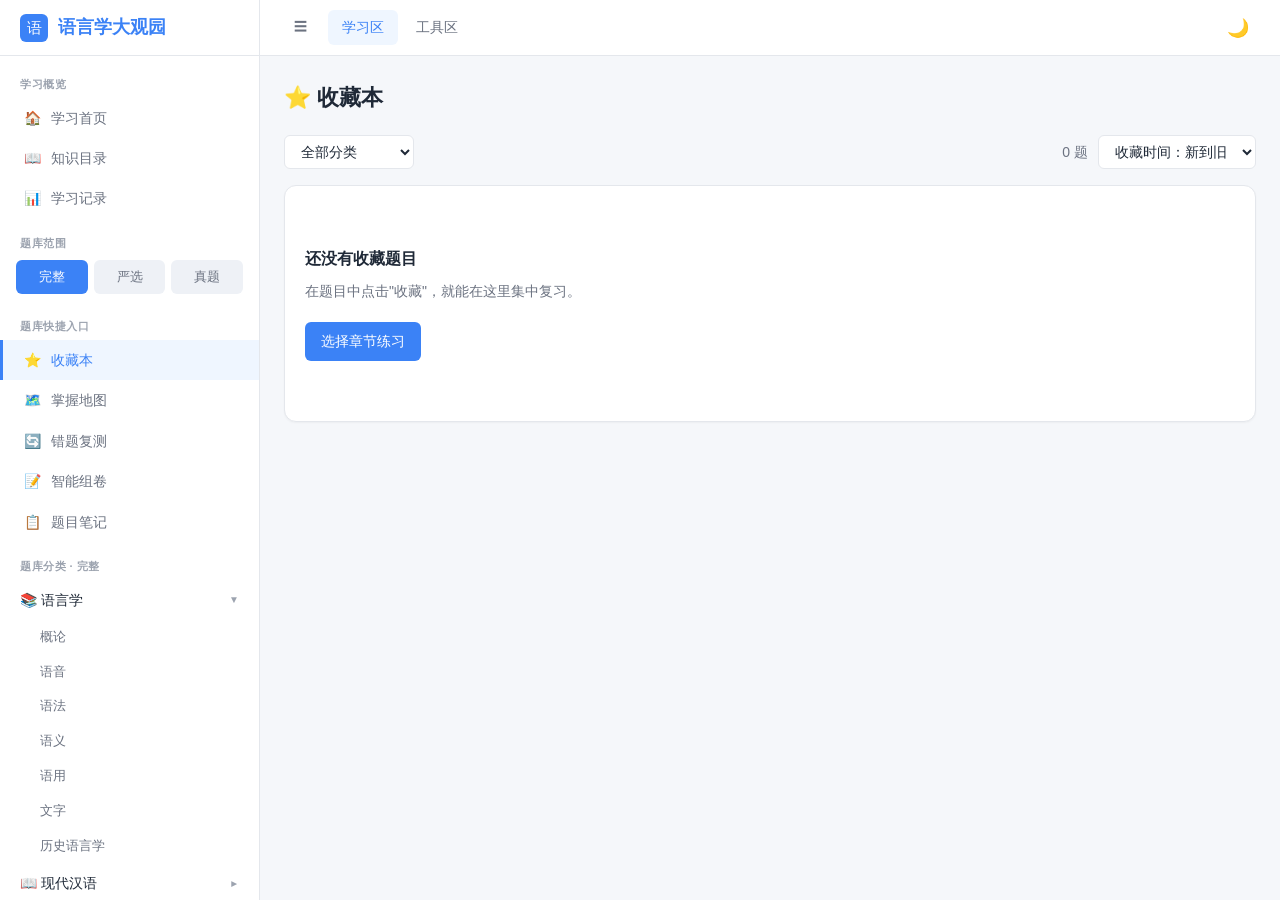
==== favorites.html @ db7a42ab "fix: 区分"题目尚未录入"与"该范围无题目" categories.json 中有 9 个章节还没有对应的题库文件(ling-writing、 ling-historical、mc-intro、m" ====
<!DOCTYPE html>
<html lang="zh-CN">
<head>
  <meta charset="UTF-8">
  <meta http-equiv="Cache-Control" content="no-cache, no-store, must-revalidate">
  <meta http-equiv="Pragma" content="no-cache">
  <meta name="viewport" content="width=device-width, initial-scale=1.0">
  <title>收藏本 - 语言学大观园</title>
  <link rel="stylesheet" href="css/style.css?v=8">
</head>
<body>
  <div class="app-layout">
    <aside class="sidebar" id="sidebar">
      <div class="sidebar-header">
        <div class="logo-icon">语</div>
        <span class="logo">语言学大观园</span>
      </div>
      <div class="sidebar-body" id="sidebar-body"></div>
    </aside>
    <div class="overlay" id="overlay"></div>

    <div class="main-wrapper">
      <header class="topbar">
        <div class="topbar-left">
          <button class="toggle-btn" id="sidebar-toggle">☰</button>
          <div class="nav-tabs">
            <a class="nav-tab" href="index.html">学习区</a>
            <a class="nav-tab" href="tools.html">工具区</a>
          </div>
        </div>
        <div class="topbar-right">
          <button class="icon-btn" id="theme-toggle">🌙</button>
        </div>
      </header>

      <main class="content" id="main-content"></main>
    </div>
  </div>

  <script src="js/storage.js?v=8"></script>
  <script src="js/data-loader.js?v=8"></script>
  <script src="js/main.js?v=8"></script>
  <script src="js/favorites.js?v=8"></script>
</body>
</html>
---- css/style.css ----
/* ============ 主题变量 ============ */
:root {
  /* 浅色主题 */
  --bg-primary: #f5f7fa;
  --bg-secondary: #ffffff;
  --bg-tertiary: #eef1f6;
  --bg-hover: #f0f3f8;
  --border-color: #e4e7ec;
  --border-light: #eef0f3;
  --text-primary: #1f2937;
  --text-secondary: #6b7280;
  --text-tertiary: #9ca3af;
  --accent: #3b82f6;
  --accent-hover: #2563eb;
  --accent-light: #dbeafe;
  --accent-bg: #eff6ff;
  --success: #10b981;
  --success-light: #d1fae5;
  --warning: #f59e0b;
  --warning-light: #fef3c7;
  --danger: #ef4444;
  --danger-light: #fee2e2;
  --unknown: #6b7280;
  --shadow-sm: 0 1px 2px rgba(0,0,0,0.04);
  --shadow: 0 1px 3px rgba(0,0,0,0.08), 0 1px 2px rgba(0,0,0,0.04);
  --shadow-md: 0 4px 12px rgba(0,0,0,0.08);
  --radius-sm: 6px;
  --radius: 8px;
  --radius-lg: 12px;
  --sidebar-width: 260px;
  --header-height: 56px;
  --font-sans: -apple-system, BlinkMacSystemFont, "Segoe UI", "PingFang SC", "Microsoft YaHei", sans-serif;
}

[data-theme="dark"] {
  --bg-primary: #0f172a;
  --bg-secondary: #1e293b;
  --bg-tertiary: #1e293b;
  --bg-hover: #334155;
  --border-color: #334155;
  --border-light: #1e293b;
  --text-primary: #f1f5f9;
  --text-secondary: #94a3b8;
  --text-tertiary: #64748b;
  --accent: #60a5fa;
  --accent-hover: #3b82f6;
  --accent-light: #1e3a5f;
  --accent-bg: #1e293b;
  --success: #34d399;
  --success-light: #064e3b;
  --warning: #fbbf24;
  --warning-light: #78350f;
  --danger: #f87171;
  --danger-light: #7f1d1d;
  --unknown: #64748b;
  --shadow-sm: 0 1px 2px rgba(0,0,0,0.3);
  --shadow: 0 1px 3px rgba(0,0,0,0.4);
  --shadow-md: 0 4px 12px rgba(0,0,0,0.4);
}

/* ============ 基础重置 ============ */
* { margin: 0; padding: 0; box-sizing: border-box; }
html, body { height: 100%; }
body {
  font-family: var(--font-sans);
  background: var(--bg-primary);
  color: var(--text-primary);
  font-size: 14px;
  line-height: 1.6;
  -webkit-font-smoothing: antialiased;
  transition: background 0.2s, color 0.2s;
}
a { color: inherit; text-decoration: none; }
button { font-family: inherit; cursor: pointer; border: none; background: none; color: inherit; }
input, textarea, select { font-family: inherit; font-size: inherit; color: inherit; }
ul, ol { list-style: none; }

/* ============ 布局 ============ */
.app-layout {
  display: flex;
  min-height: 100vh;
}

/* 侧边栏 */
.sidebar {
  width: var(--sidebar-width);
  background: var(--bg-secondary);
  border-right: 1px solid var(--border-color);
  position: fixed;
  top: 0; left: 0; bottom: 0;
  display: flex;
  flex-direction: column;
  z-index: 100;
  transition: transform 0.25s;
}
.sidebar.collapsed { transform: translateX(-100%); }

.sidebar-header {
  height: var(--header-height);
  display: flex;
  align-items: center;
  padding: 0 20px;
  border-bottom: 1px solid var(--border-color);
  gap: 10px;
}
.sidebar-header .logo {
  font-size: 18px;
  font-weight: 700;
  color: var(--accent);
  white-space: nowrap;
}
.sidebar-header .logo-icon {
  width: 28px; height: 28px;
  background: var(--accent);
  color: #fff;
  border-radius: var(--radius-sm);
  display: flex;
  align-items: center;
  justify-content: center;
  font-size: 15px;
}

.sidebar-body {
  flex: 1;
  overflow-y: auto;
  padding: 12px 0;
}
.sidebar-section { margin-bottom: 8px; }
.sidebar-section-title {
  padding: 8px 20px 4px;
  font-size: 11px;
  font-weight: 600;
  color: var(--text-tertiary);
  text-transform: uppercase;
  letter-spacing: 0.5px;
}
.sidebar-link {
  display: flex;
  align-items: center;
  gap: 10px;
  padding: 9px 20px;
  color: var(--text-secondary);
  font-size: 14px;
  transition: all 0.15s;
  cursor: pointer;
  border-left: 3px solid transparent;
}
.sidebar-link:hover {
  background: var(--bg-hover);
  color: var(--text-primary);
}
.sidebar-link.active {
  background: var(--accent-bg);
  color: var(--accent);
  border-left-color: var(--accent);
  font-weight: 500;
}
.sidebar-link .icon { width: 18px; text-align: center; flex-shrink: 0; }

/* 侧边栏范围切换 */
.scope-switch {
  display: flex;
  gap: 6px;
  padding: 4px 16px 8px;
}
.scope-chip {
  flex: 1;
  padding: 7px 4px;
  border-radius: var(--radius-sm);
  font-size: 13px;
  font-weight: 500;
  color: var(--text-secondary);
  background: var(--bg-tertiary);
  border: 1px solid transparent;
  transition: all 0.15s;
}
.scope-chip:hover { background: var(--bg-hover); color: var(--text-primary); }
.scope-chip.active {
  background: var(--accent);
  color: #fff;
}

.category-group { padding: 0 12px; }
.category-header {
  display: flex;
  align-items: center;
  justify-content: space-between;
  padding: 9px 8px;
  cursor: pointer;
  color: var(--text-primary);
  font-weight: 500;
  border-radius: var(--radius-sm);
  transition: background 0.15s;
}
.category-header:hover { background: var(--bg-hover); }
.category-header .arrow {
  font-size: 10px;
  color: var(--text-tertiary);
  transition: transform 0.2s;
}
.category-group.collapsed .arrow { transform: rotate(-90deg); }
.category-group.collapsed .category-children { display: none; }
.category-children { padding-left: 12px; }
.category-child {
  display: block;
  padding: 7px 8px 7px 16px;
  color: var(--text-secondary);
  font-size: 13px;
  border-radius: var(--radius-sm);
  cursor: pointer;
  transition: all 0.15s;
}
.category-child:hover { background: var(--bg-hover); color: var(--text-primary); }
.category-child.active { color: var(--accent); background: var(--accent-bg); font-weight: 500; }

/* 主内容区 */
.main-wrapper {
  margin-left: var(--sidebar-width);
  flex: 1;
  min-width: 0;
  transition: margin-left 0.25s;
}
.sidebar.collapsed ~ .main-wrapper { margin-left: 0; }

/* 顶部导航 */
.topbar {
  height: var(--header-height);
  background: var(--bg-secondary);
  border-bottom: 1px solid var(--border-color);
  display: flex;
  align-items: center;
  padding: 0 24px;
  position: sticky;
  top: 0;
  z-index: 50;
  gap: 16px;
}
.topbar-left { display: flex; align-items: center; gap: 12px; }
.toggle-btn {
  width: 32px; height: 32px;
  display: flex; align-items: center; justify-content: center;
  border-radius: var(--radius-sm);
  color: var(--text-secondary);
  transition: all 0.15s;
}
.toggle-btn:hover { background: var(--bg-hover); color: var(--text-primary); }

.nav-tabs { display: flex; gap: 4px; }
.nav-tab {
  padding: 6px 14px;
  border-radius: var(--radius-sm);
  color: var(--text-secondary);
  font-size: 14px;
  font-weight: 500;
  transition: all 0.15s;
}
.nav-tab:hover { background: var(--bg-hover); color: var(--text-primary); }
.nav-tab.active { background: var(--accent-bg); color: var(--accent); }

.topbar-right { margin-left: auto; display: flex; align-items: center; gap: 12px; }
.icon-btn {
  width: 36px; height: 36px;
  display: flex; align-items: center; justify-content: center;
  border-radius: var(--radius-sm);
  color: var(--text-secondary);
  transition: all 0.15s;
  font-size: 18px;
}
.icon-btn:hover { background: var(--bg-hover); color: var(--text-primary); }

/* 内容区 */
.content {
  padding: 24px;
  max-width: 1200px;
  margin: 0 auto;
}

/* ============ 通用组件 ============ */
/* 卡片 */
.card {
  background: var(--bg-secondary);
  border: 1px solid var(--border-color);
  border-radius: var(--radius-lg);
  padding: 24px;
  box-shadow: var(--shadow-sm);
}

/* 按钮 */
.btn {
  display: inline-flex;
  align-items: center;
  justify-content: center;
  gap: 6px;
  padding: 8px 16px;
  border-radius: var(--radius-sm);
  font-size: 14px;
  font-weight: 500;
  transition: all 0.15s;
  white-space: nowrap;
}
.btn-primary {
  background: var(--accent);
  color: #fff;
}
.btn-primary:hover { background: var(--accent-hover); }
.btn-primary:disabled { opacity: 0.5; cursor: not-allowed; }
.btn-secondary {
  background: var(--bg-tertiary);
  color: var(--text-primary);
  border: 1px solid var(--border-color);
}
.btn-secondary:hover { background: var(--bg-hover); }
.btn-ghost {
  color: var(--text-secondary);
}
.btn-ghost:hover { background: var(--bg-hover); color: var(--text-primary); }
.btn-sm { padding: 5px 10px; font-size: 12px; }
.btn-lg { padding: 12px 24px; font-size: 16px; }

/* 下拉选择 */
.select {
  padding: 7px 12px;
  background: var(--bg-secondary);
  border: 1px solid var(--border-color);
  border-radius: var(--radius-sm);
  color: var(--text-primary);
  font-size: 14px;
  cursor: pointer;
  outline: none;
  transition: border-color 0.15s;
}
.select:focus { border-color: var(--accent); }

/* 输入框 */
.input, .textarea {
  width: 100%;
  padding: 8px 12px;
  background: var(--bg-primary);
  border: 1px solid var(--border-color);
  border-radius: var(--radius-sm);
  color: var(--text-primary);
  font-size: 14px;
  outline: none;
  transition: border-color 0.15s;
}
.input:focus, .textarea:focus { border-color: var(--accent); }
.textarea { resize: vertical; min-height: 80px; font-family: inherit; line-height: 1.6; }

/* 标签页切换 */
.tabs {
  display: flex;
  background: var(--bg-tertiary);
  border-radius: var(--radius-sm);
  padding: 3px;
  gap: 2px;
}
.tab {
  padding: 6px 16px;
  border-radius: 5px;
  font-size: 14px;
  color: var(--text-secondary);
  cursor: pointer;
  transition: all 0.15s;
  font-weight: 500;
}
.tab.active { background: var(--bg-secondary); color: var(--accent); box-shadow: var(--shadow-sm); }

/* 徽章 */
.badge {
  display: inline-flex;
  align-items: center;
  padding: 2px 8px;
  border-radius: 10px;
  font-size: 12px;
  font-weight: 500;
}
.badge-blue { background: var(--accent-light); color: var(--accent); }
.badge-green { background: var(--success-light); color: var(--success); }
.badge-orange { background: var(--warning-light); color: var(--warning); }
.badge-red { background: var(--danger-light); color: var(--danger); }
.badge-gray { background: var(--bg-tertiary); color: var(--text-secondary); }

/* 空状态 */
.empty-state {
  text-align: center;
  padding: 60px 20px;
  color: var(--text-secondary);
}
.empty-state .empty-icon { font-size: 48px; margin-bottom: 16px; opacity: 0.5; }
.empty-state h3 { font-size: 16px; color: var(--text-primary); margin-bottom: 8px; }
.empty-state p { font-size: 14px; margin-bottom: 20px; }

/* 页面标题 */
.page-header {
  display: flex;
  align-items: center;
  justify-content: space-between;
  margin-bottom: 20px;
  flex-wrap: wrap;
  gap: 12px;
}
.page-title {
  font-size: 22px;
  font-weight: 700;
  color: var(--text-primary);
}
.page-actions { display: flex; align-items: center; gap: 10px; flex-wrap: wrap; }

/* 行布局 */
.row { display: flex; gap: 12px; align-items: center; flex-wrap: wrap; }
.row-between { display: flex; justify-content: space-between; align-items: center; flex-wrap: wrap; gap: 12px; }
.mt-16 { margin-top: 16px; }
.mb-16 { margin-bottom: 16px; }
.mt-24 { margin-top: 24px; }
.flex-1 { flex: 1; }
.text-secondary { color: var(--text-secondary); }
.text-sm { font-size: 13px; }
.text-xs { font-size: 12px; }

/* 滚动条 */
::-webkit-scrollbar { width: 8px; height: 8px; }
::-webkit-scrollbar-track { background: transparent; }
::-webkit-scrollbar-thumb { background: var(--border-color); border-radius: 4px; }
::-webkit-scrollbar-thumb:hover { background: var(--text-tertiary); }

/* 响应式 */
@media (max-width: 768px) {
  .sidebar { transform: translateX(-100%); }
  .sidebar.show { transform: translateX(0); }
  .main-wrapper { margin-left: 0; }
  .content { padding: 16px; }
  .overlay {
    display: none;
    position: fixed;
    inset: 0;
    background: rgba(0,0,0,0.4);
    z-index: 99;
  }
  .overlay.show { display: block; }
}


/* ===== 三级分类侧边栏 ===== */
.category-subgroup {
  margin-left: 12px;
}
.category-subgroup.collapsed .category-subchildren {
  display: none;
}
.category-subheader {
  display: flex;
  justify-content: space-between;
  align-items: center;
  padding: 6px 10px;
  cursor: pointer;
  font-size: 13px;
  color: var(--text-secondary, #666);
  border-radius: 6px;
  transition: background 0.15s;
}
.category-subheader:hover {
  background: var(--bg-hover, rgba(0,0,0,0.04));
}
.category-subheader .arrow {
  font-size: 10px;
  transition: transform 0.2s;
}
.category-subgroup:not(.collapsed) .category-subheader .arrow {
  transform: rotate(0deg);
}
.category-subgroup.collapsed .category-subheader .arrow {
  transform: rotate(-90deg);
}
.category-subchildren {
  padding-left: 8px;
}

.chapter-grid {
  display: grid;
  grid-template-columns: repeat(auto-fill, minmax(min(100%, 220px), 1fr));
  align-items: start;
  gap: 10px;
}
.chapter-entry {
  display: block;
  padding: 14px;
  background: var(--bg-tertiary);
  border-radius: var(--radius);
  overflow-wrap: anywhere;
  transition: background 0.15s, color 0.15s;
}
.chapter-entry:hover,
.chapter-entry:focus-visible {
  background: var(--accent-bg);
  color: var(--accent);
}
.year-picker {
  min-width: 0;
  border: 1px solid var(--border-color);
  border-radius: var(--radius);
}
.year-picker summary {
  padding: 14px;
  cursor: pointer;
  font-weight: 600;
}
.year-picker summary span {
  margin-left: 12px;
  font-size: 12px;
  font-weight: 400;
}
.year-papers {
  display: grid;
  gap: 8px;
  padding: 0 10px 10px;
}

/* ===== 学习仪表盘 ===== */
.dash-grid {
  display: grid;
  grid-template-columns: repeat(auto-fit, minmax(min(100%, 200px), 1fr));
  gap: 14px;
  margin-bottom: 20px;
}
.dash-card {
  background: var(--bg-secondary);
  border: 1px solid var(--border-color);
  border-radius: var(--radius-lg);
  padding: 18px;
  box-shadow: var(--shadow-sm);
}
.dash-label {
  font-size: 12px;
  color: var(--text-tertiary);
  margin-bottom: 8px;
  display: flex;
  align-items: center;
  gap: 6px;
}
.dash-value {
  font-size: 30px;
  font-weight: 700;
  line-height: 1.1;
  color: var(--text-primary);
}
.dash-value .unit {
  font-size: 14px;
  font-weight: 500;
  color: var(--text-secondary);
  margin-left: 4px;
}
.dash-sub {
  font-size: 12px;
  color: var(--text-secondary);
  margin-top: 8px;
}
.dash-value.accent { color: var(--accent); }
.dash-value.warning { color: var(--warning); }
.dash-value.success { color: var(--success); }

/* 继续学习卡 */
.continue-card {
  background: linear-gradient(135deg, var(--accent) 0%, var(--accent-hover) 100%);
  color: #fff;
  border: none;
}
.continue-card .dash-label { color: rgba(255,255,255,0.8); }
.continue-card .dash-value { color: #fff; font-size: 20px; }
.continue-card .dash-sub { color: rgba(255,255,255,0.85); }
.continue-card .btn {
  background: rgba(255,255,255,0.18);
  color: #fff;
  border: 1px solid rgba(255,255,255,0.3);
  margin-top: 14px;
}
.continue-card .btn:hover { background: rgba(255,255,255,0.28); }

/* 进度条 */
.progress-bar {
  height: 6px;
  background: var(--bg-tertiary);
  border-radius: 3px;
  overflow: hidden;
  margin-top: 10px;
}
.progress-bar .fill {
  height: 100%;
  background: var(--accent);
  border-radius: 3px;
  transition: width 0.3s;
}
.continue-card .progress-bar { background: rgba(255,255,255,0.25); }
.continue-card .progress-bar .fill { background: #fff; }

/* ===== 学习活动热力图 ===== */
.heatmap-wrap { overflow-x: auto; padding-bottom: 4px; }
.heatmap {
  display: grid;
  grid-auto-flow: column;
  grid-template-rows: repeat(7, 12px);
  gap: 3px;
  min-width: max-content;
}
.heat-cell {
  width: 12px; height: 12px;
  border-radius: 2px;
  background: var(--bg-tertiary);
  cursor: pointer;
}
.heat-cell[data-level="1"] { background: var(--accent-light); }
.heat-cell[data-level="2"] { background: var(--accent); opacity: 0.55; }
.heat-cell[data-level="3"] { background: var(--accent); opacity: 0.8; }
.heat-cell[data-level="4"] { background: var(--accent); }
.heat-cell.empty { background: transparent; cursor: default; }

.heat-legend {
  display: flex;
  align-items: center;
  gap: 6px;
  margin-top: 12px;
  font-size: 12px;
  color: var(--text-secondary);
}
.heat-legend .heat-cell { cursor: default; }

/* ===== 学习记录 ===== */
.record-item {
  display: flex;
  align-items: flex-start;
  gap: 12px;
  padding: 14px 0;
  border-bottom: 1px solid var(--border-light);
}
.record-item:last-child { border-bottom: none; }
.record-icon {
  width: 32px; height: 32px;
  border-radius: 50%;
  display: flex;
  align-items: center;
  justify-content: center;
  font-size: 14px;
  flex-shrink: 0;
  background: var(--bg-tertiary);
}
.record-body { flex: 1; min-width: 0; }
.record-title { font-size: 14px; margin-bottom: 4px; }
.record-meta { font-size: 12px; color: var(--text-tertiary); }
.record-stem {
  font-size: 13px;
  color: var(--text-secondary);
  margin-top: 6px;
  overflow: hidden;
  display: -webkit-box;
  -webkit-line-clamp: 2;
  -webkit-box-orient: vertical;
}

.filter-chips { display: flex; gap: 8px; flex-wrap: wrap; margin-bottom: 16px; }
.chip {
  padding: 5px 14px;
  border-radius: 14px;
  font-size: 13px;
  background: var(--bg-tertiary);
  color: var(--text-secondary);
  cursor: pointer;
  transition: all 0.15s;
}
.chip:hover { background: var(--bg-hover); }
.chip.active { background: var(--accent); color: #fff; }

/* 通知条目 */
.notice-item {
  display: flex;
  align-items: center;
  gap: 12px;
  padding: 12px 0;
  border-bottom: 1px solid var(--border-light);
}
.notice-item:last-child { border-bottom: none; }
.notice-icon {
  width: 30px; height: 30px;
  flex-shrink: 0;
  border-radius: 50%;
  display: flex;
  align-items: center;
  justify-content: center;
  background: var(--bg-tertiary);
  font-size: 14px;
}
.notice-text { flex: 1; font-size: 13px; min-width: 0; }

/* 设置页:选项卡片 */
.setting-options {
  display: grid;
  grid-template-columns: repeat(auto-fit, minmax(min(100%, 240px), 1fr));
  gap: 12px;
}
.setting-option {
  display: flex;
  align-items: flex-start;
  gap: 10px;
  padding: 14px;
  border: 1px solid var(--border-color);
  border-radius: var(--radius);
  background: var(--bg-tertiary);
  cursor: pointer;
  transition: all 0.15s;
}
.setting-option:hover { border-color: var(--text-tertiary); }
.setting-option.active {
  border-color: var(--accent);
  background: var(--accent-bg);
}
.setting-option input { margin-top: 3px; accent-color: var(--accent); }
.setting-option-title { font-size: 14px; font-weight: 600; margin-bottom: 4px; }
.setting-option-desc { font-size: 12px; color: var(--text-secondary); line-height: 1.5; }

/* 知识目录 */
.knowledge-layout {
  display: grid;
  grid-template-columns: 220px 1fr;
  gap: 20px;
  align-items: start;
}
.knowledge-toc {
  position: sticky;
  top: calc(var(--header-height) + 16px);
  background: var(--bg-secondary);
  border: 1px solid var(--border-color);
  border-radius: var(--radius-lg);
  padding: 14px;
  max-height: calc(100vh - var(--header-height) - 40px);
  overflow-y: auto;
}
.knowledge-toc-title {
  font-size: 11px;
  font-weight: 600;
  color: var(--text-tertiary);
  text-transform: uppercase;
  letter-spacing: 0.5px;
  margin-bottom: 10px;
}
.toc-group { margin-bottom: 10px; }
.toc-group-title {
  font-size: 13px;
  font-weight: 600;
  margin-bottom: 4px;
  display: flex;
  align-items: center;
  gap: 6px;
}
.toc-link {
  display: block;
  padding: 5px 8px 5px 22px;
  font-size: 12px;
  color: var(--text-secondary);
  border-radius: var(--radius-sm);
  cursor: pointer;
  transition: all 0.15s;
}
.toc-link:hover { background: var(--bg-hover); color: var(--text-primary); }
.toc-link.active { color: var(--accent); background: var(--accent-bg); font-weight: 500; }

.knowledge-section { margin-bottom: 24px; scroll-margin-top: calc(var(--header-height) + 16px); }
.knowledge-section-head {
  display: flex;
  align-items: baseline;
  justify-content: space-between;
  gap: 12px;
  margin-bottom: 12px;
  padding-bottom: 8px;
  border-bottom: 2px solid var(--accent-light);
  flex-wrap: wrap;
}
.knowledge-chapter {
  display: flex;
  align-items: center;
  gap: 12px;
  padding: 12px 0;
  border-bottom: 1px solid var(--border-light);
  scroll-margin-top: calc(var(--header-height) + 16px);
}
.knowledge-chapter:last-child { border-bottom: none; }
.knowledge-chapter-main { flex: 1; min-width: 0; }
.knowledge-chapter-name { font-size: 14px; margin-bottom: 6px; }
.knowledge-chapter-meta { font-size: 12px; color: var(--text-tertiary); }

@media (max-width: 900px) {
  .knowledge-layout { grid-template-columns: 1fr; }
  .knowledge-toc { position: static; max-height: none; }
}

/* 年份分组(真题范围) */
.year-group { margin-bottom: 24px; }
.year-group-title {
  display: flex;
  align-items: center;
  justify-content: space-between;
  font-size: 15px;
  font-weight: 600;
  padding: 8px 0;
  margin-bottom: 12px;
  border-bottom: 2px solid var(--accent-light);
}
.scope-count {
  display: inline-block;
  margin-left: 4px;
  padding: 0 6px;
  border-radius: 8px;
  background: var(--bg-tertiary);
  font-size: 11px;
  color: var(--text-secondary);
}
.scope-tab.active .scope-count { background: rgba(255,255,255,0.25); color: #fff; }
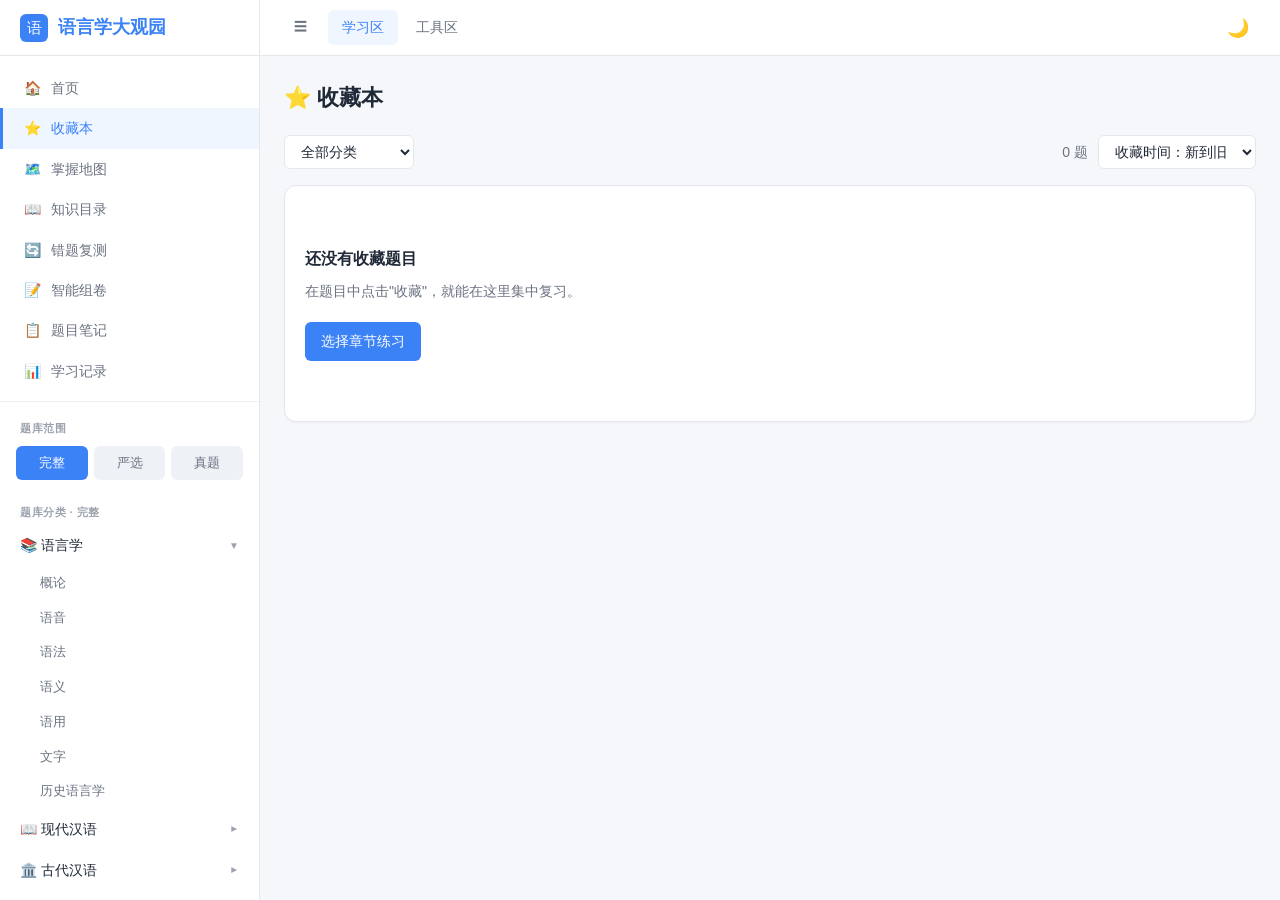
==== commit 9d284ff7: "feat: 掌握地图重做 + 侧边栏导航上移 + 知识目录年份化 + 学习活动从9月起 按反馈调整四处:  1. 侧边栏导航上移    首页/收藏本/掌握地图/知识目录/错题复测/智能组卷/题目笔记/" ====
--- a/favorites.html
+++ b/favorites.html
@@ -6,7 +6,7 @@
   <meta http-equiv="Pragma" content="no-cache">
   <meta name="viewport" content="width=device-width, initial-scale=1.0">
   <title>收藏本 - 语言学大观园</title>
-  <link rel="stylesheet" href="css/style.css?v=8">
+  <link rel="stylesheet" href="css/style.css?v=10">
 </head>
 <body>
   <div class="app-layout">
@@ -37,9 +37,9 @@
     </div>
   </div>
 
-  <script src="js/storage.js?v=8"></script>
-  <script src="js/data-loader.js?v=8"></script>
-  <script src="js/main.js?v=8"></script>
-  <script src="js/favorites.js?v=8"></script>
+  <script src="js/storage.js?v=10"></script>
+  <script src="js/data-loader.js?v=10"></script>
+  <script src="js/main.js?v=10"></script>
+  <script src="js/favorites.js?v=10"></script>
 </body>
 </html>
--- a/css/style.css
+++ b/css/style.css
@@ -126,6 +126,12 @@
   padding: 12px 0;
 }
 .sidebar-section { margin-bottom: 8px; }
+/* 顶部主导航(无分组标题) */
+.sidebar-nav-top {
+  padding-bottom: 10px;
+  margin-bottom: 10px;
+  border-bottom: 1px solid var(--border-light);
+}
 .sidebar-section-title {
   padding: 8px 20px 4px;
   font-size: 11px;
@@ -414,6 +420,7 @@
 .mt-24 { margin-top: 24px; }
 .flex-1 { flex: 1; }
 .text-secondary { color: var(--text-secondary); }
+.text-tertiary { color: var(--text-tertiary); }
 .text-sm { font-size: 13px; }
 .text-xs { font-size: 12px; }
 
@@ -785,6 +792,19 @@
 .knowledge-chapter-name { font-size: 14px; margin-bottom: 6px; }
 .knowledge-chapter-meta { font-size: 12px; color: var(--text-tertiary); }
 
+/* 知识目录:年份分组 */
+.knowledge-year { margin-bottom: 8px; }
+.knowledge-year:last-child { margin-bottom: 0; }
+.knowledge-year-title {
+  font-size: 13px;
+  font-weight: 600;
+  color: var(--accent);
+  padding: 10px 0 6px;
+  border-bottom: 1px dashed var(--border-color);
+  margin-bottom: 2px;
+  scroll-margin-top: calc(var(--header-height) + 16px);
+}
+
 @media (max-width: 900px) {
   .knowledge-layout { grid-template-columns: 1fr; }
   .knowledge-toc { position: static; max-height: none; }
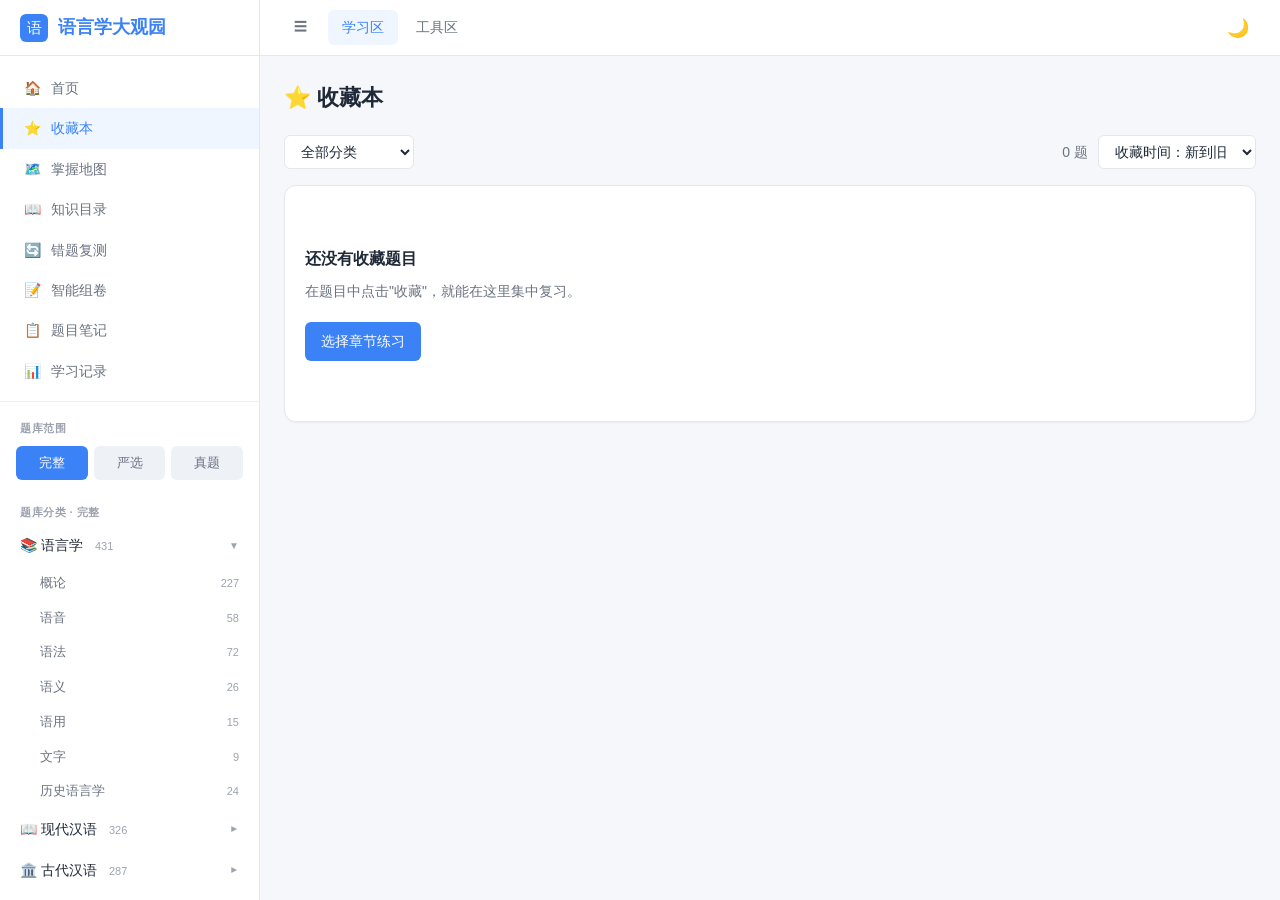
==== commit 533daaf5: "feat: 题库按学科重组 — 真题归入学科, 完整/严选与真题分离 按反馈重构题库组织方式:  1. 完整/严选 只放学科分类, 真题单独一栏    - 侧边栏按范围过滤: 三级分类(年份->试卷)" ====
--- a/favorites.html
+++ b/favorites.html
@@ -6,7 +6,7 @@
   <meta http-equiv="Pragma" content="no-cache">
   <meta name="viewport" content="width=device-width, initial-scale=1.0">
   <title>收藏本 - 语言学大观园</title>
-  <link rel="stylesheet" href="css/style.css?v=10">
+  <link rel="stylesheet" href="css/style.css?v=110">
 </head>
 <body>
   <div class="app-layout">
@@ -37,9 +37,9 @@
     </div>
   </div>
 
-  <script src="js/storage.js?v=10"></script>
-  <script src="js/data-loader.js?v=10"></script>
-  <script src="js/main.js?v=10"></script>
-  <script src="js/favorites.js?v=10"></script>
+  <script src="js/storage.js?v=110"></script>
+  <script src="js/data-loader.js?v=110"></script>
+  <script src="js/main.js?v=110"></script>
+  <script src="js/favorites.js?v=110"></script>
 </body>
 </html>
--- a/css/style.css
+++ b/css/style.css
@@ -219,6 +219,26 @@
 .category-child:hover { background: var(--bg-hover); color: var(--text-primary); }
 .category-child.active { color: var(--accent); background: var(--accent-bg); font-weight: 500; }
 
+/* 侧边栏分类题量 */
+.cat-count {
+  float: right;
+  font-size: 11px;
+  color: var(--text-tertiary);
+  margin-left: 6px;
+  font-weight: 400;
+}
+.category-child .cat-count { float: none; }
+.category-child { display: flex; align-items: baseline; justify-content: space-between; gap: 6px; }
+.category-child .cat-count { flex-shrink: 0; }
+.sidebar-empty {
+  padding: 8px 20px;
+  font-size: 12px;
+  color: var(--text-tertiary);
+}
+.category-subheader span:first-child,
+.category-header span:first-child { display: flex; align-items: baseline; justify-content: space-between; flex: 1; gap: 6px; }
+.category-header .cat-count, .category-subheader .cat-count { float: none; }
+
 /* 主内容区 */
 .main-wrapper {
   margin-left: var(--sidebar-width);
@@ -619,6 +639,12 @@
 .heat-cell[data-level="3"] { background: var(--accent); opacity: 0.8; }
 .heat-cell[data-level="4"] { background: var(--accent); }
 .heat-cell.empty { background: transparent; cursor: default; }
+/* 尚未到来的日期:虚线占位, 铺满到 12 月底 */
+.heat-cell.future {
+  background: transparent;
+  border: 1px dashed var(--border-color);
+  cursor: default;
+}
 
 .heat-legend {
   display: flex;
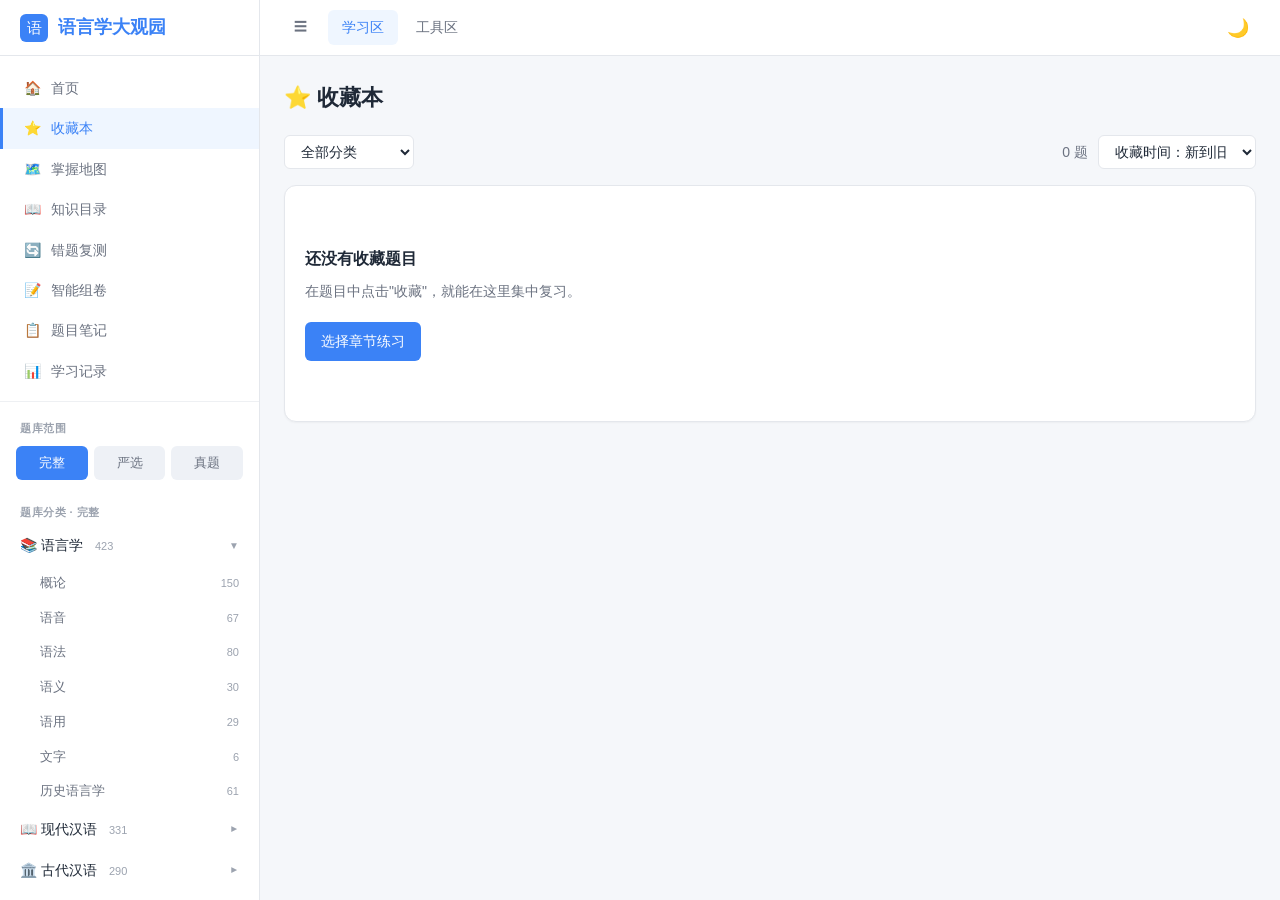
==== commit fd894761: "feat: 分类依据《语言学纲要》重整 + 题目数据修正 一、分类规则按南师大语言学及应用语言学参考书目重写  语言学部分改为依据《语言学纲要》(叶蜚声、徐通锵) 章节体系:   概论   <- 导言" ====
--- a/favorites.html
+++ b/favorites.html
@@ -6,7 +6,7 @@
   <meta http-equiv="Pragma" content="no-cache">
   <meta name="viewport" content="width=device-width, initial-scale=1.0">
   <title>收藏本 - 语言学大观园</title>
-  <link rel="stylesheet" href="css/style.css?v=110">
+  <link rel="stylesheet" href="css/style.css?v=13">
 </head>
 <body>
   <div class="app-layout">
@@ -37,9 +37,9 @@
     </div>
   </div>
 
-  <script src="js/storage.js?v=110"></script>
-  <script src="js/data-loader.js?v=110"></script>
-  <script src="js/main.js?v=110"></script>
-  <script src="js/favorites.js?v=110"></script>
+  <script src="js/storage.js?v=13"></script>
+  <script src="js/data-loader.js?v=13"></script>
+  <script src="js/main.js?v=13"></script>
+  <script src="js/favorites.js?v=13"></script>
 </body>
 </html>
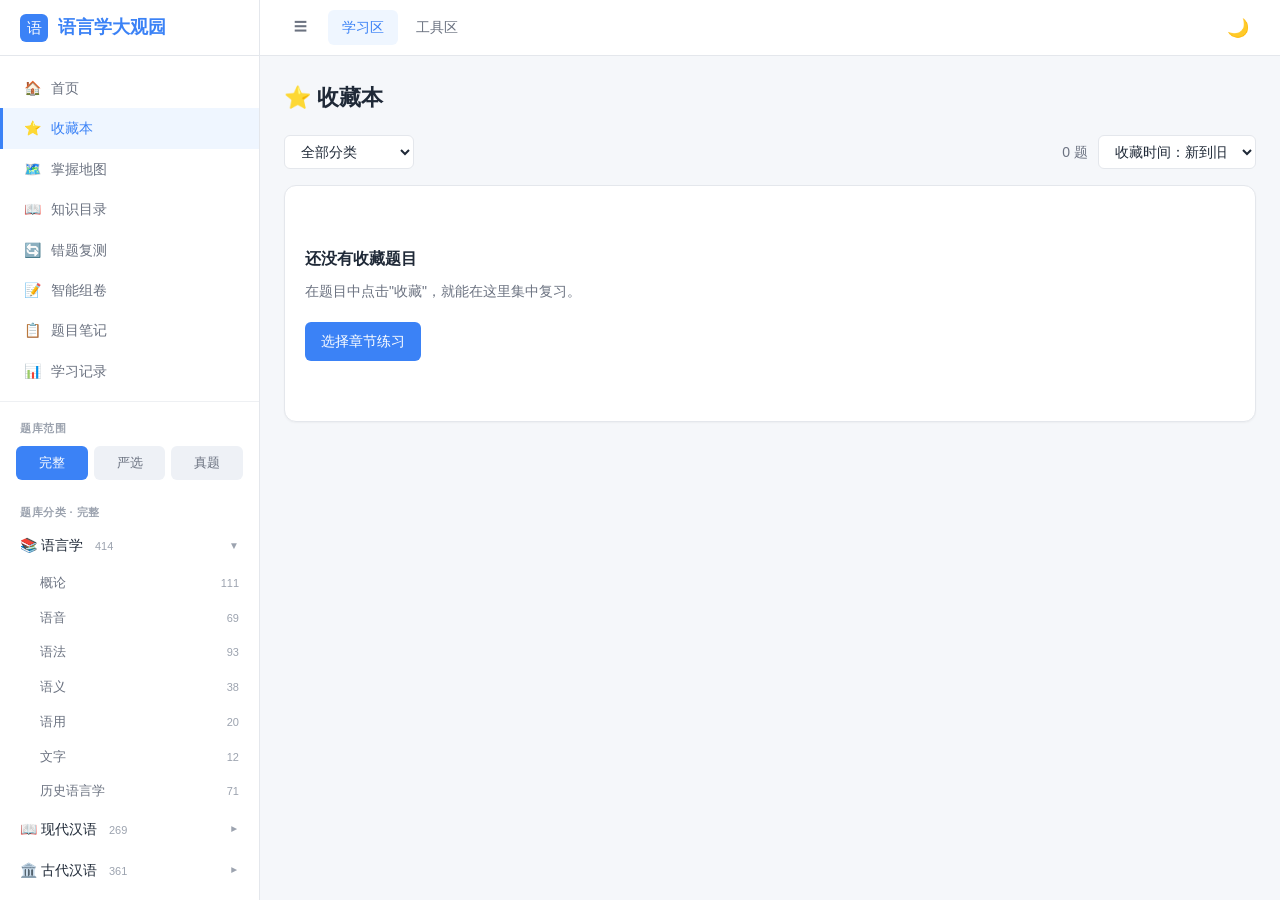
==== commit 744c039b: "feat: 题目分类按参考书章节体系重整(未归类题 239 -> 39) - 混合卷(汉语综合/语言学与古代汉语)先按卷面分块判定古今归属, 分块不成立时逐题判定  - 题型标题只剥掉'序号+题型词'" ====
--- a/favorites.html
+++ b/favorites.html
@@ -6,7 +6,7 @@
   <meta http-equiv="Pragma" content="no-cache">
   <meta name="viewport" content="width=device-width, initial-scale=1.0">
   <title>收藏本 - 语言学大观园</title>
-  <link rel="stylesheet" href="css/style.css?v=13">
+  <link rel="stylesheet" href="css/style.css?v=14">
 </head>
 <body>
   <div class="app-layout">
@@ -37,9 +37,9 @@
     </div>
   </div>
 
-  <script src="js/storage.js?v=13"></script>
-  <script src="js/data-loader.js?v=13"></script>
-  <script src="js/main.js?v=13"></script>
-  <script src="js/favorites.js?v=13"></script>
+  <script src="js/storage.js?v=14"></script>
+  <script src="js/data-loader.js?v=14"></script>
+  <script src="js/main.js?v=14"></script>
+  <script src="js/favorites.js?v=14"></script>
 </body>
 </html>
